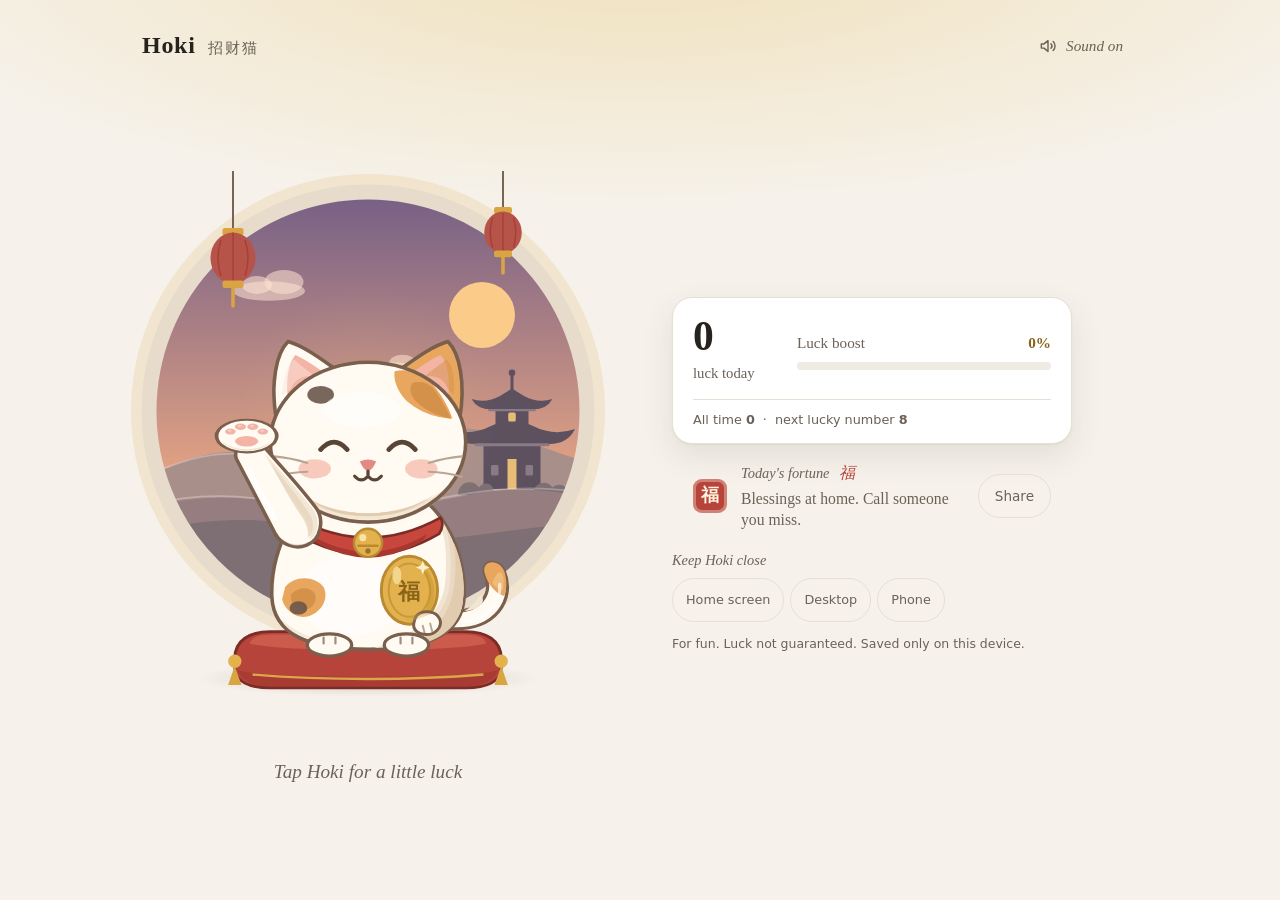
==== index.html @ e809e4df "v2.5.0: the paw beckons front-to-back like a real maneki-neko instead of swinging sideways - forearm" ====
<!doctype html>
<html lang="en" data-time="day">
<head>
  <meta charset="utf-8">
  <meta name="viewport" content="width=device-width, initial-scale=1, viewport-fit=cover">
  <title>Hoki - tap the lucky cat for a luck boost</title>
  <meta name="description" content="A waving Chinese lucky cat (招财猫) for your home screen or desktop. Tap it for a luck boost. Offline, no account.">
  <meta name="theme-color" content="#f6f2eb" media="(prefers-color-scheme: light)">
  <meta name="theme-color" content="#1a1512" media="(prefers-color-scheme: dark)">
  <link rel="manifest" href="manifest.webmanifest">
  <link rel="icon" href="assets/icon.svg" type="image/svg+xml">
  <link rel="apple-touch-icon" href="assets/icon-180.png">
  <meta name="apple-mobile-web-app-capable" content="yes">
  <meta name="apple-mobile-web-app-status-bar-style" content="default">
  <meta name="apple-mobile-web-app-title" content="Hoki">
  <link rel="stylesheet" href="css/style.css?v=2.5.0">
</head>
<body>
  <header class="top">
    <h1 class="brand">Hoki <span lang="zh">招财猫</span></h1>
    <button id="sound" class="sound-btn" type="button" aria-pressed="true">
      <svg viewBox="0 0 24 24" aria-hidden="true" focusable="false">
        <path d="M4 9.5h3.2L12 5.5v13l-4.8-4H4z"/>
        <path class="wave" d="M15.5 9.2a4 4 0 0 1 0 5.6M18.2 6.6a7.6 7.6 0 0 1 0 10.8"/>
        <path class="mute" d="M16 9.5l5 5M21 9.5l-5 5"/>
      </svg>
      <span id="sound-label">Sound on</span>
    </button>
  </header>

  <main class="stage" id="stage">
    <svg class="scene" viewBox="0 0 320 320" aria-hidden="true" focusable="false">
      <defs>
        <linearGradient id="sky" x1="0" y1="0" x2="0" y2="1">
          <stop offset="0" class="sky-top"/>
          <stop offset="0.62" class="sky-mid"/>
          <stop offset="1" class="sky-low"/>
        </linearGradient>
        <clipPath id="gate"><circle cx="160" cy="160" r="146"/></clipPath>
      </defs>
      <circle cx="160" cy="160" r="158" class="gate-halo"/>
      <g clip-path="url(#gate)">
        <rect width="320" height="320" fill="url(#sky)"/>
        <g class="stars">
          <circle cx="62" cy="70" r="1.2"/><circle cx="96" cy="44" r="0.9"/><circle cx="210" cy="52" r="1.1"/>
          <circle cx="244" cy="88" r="0.8"/><circle cx="128" cy="96" r="0.8"/><circle cx="270" cy="128" r="1"/>
          <circle cx="48" cy="120" r="0.9"/><circle cx="180" cy="30" r="0.9"/>
        </g>
        <circle class="orb" cx="236" cy="96" r="22"/>
        <g class="cloud">
          <ellipse cx="94" cy="80" rx="24" ry="6.5"/><ellipse cx="104" cy="74" rx="13" ry="8"/><ellipse cx="86" cy="76" rx="10" ry="6"/>
          <ellipse cx="176" cy="132" rx="17" ry="4.5"/><ellipse cx="183" cy="128" rx="9" ry="5.5"/>
        </g>
        <path class="hill-far" d="M0 212 C40 186 76 180 112 196 C142 208 170 176 210 172 C246 168 280 188 320 198 L320 320 L0 320 Z"/>
        <path class="hill-rim" d="M10 205 C44 187 76 183 110 196 M150 191 C172 178 196 172 224 173"/>
        <g class="temple">
          <rect x="237" y="181" width="38" height="31"/>
          <path d="M214 172 Q219 182 231 182 L281 182 Q293 182 298 172 Q284 177 270 170 L256 164 L242 170 Q228 177 214 172 Z"/>
          <rect x="245" y="157" width="22" height="13"/>
          <path d="M229 152 Q233 159 242 159 L270 159 Q279 159 283 152 Q273 155 264 150 L256 145 L248 150 Q239 155 229 152 Z"/>
          <rect x="255" y="135" width="2" height="11"/>
          <circle cx="256" cy="134.5" r="2.2"/>
          <rect x="253.5" y="161" width="5" height="6" rx="1" class="temple-light"/>
          <rect x="253" y="192" width="6" height="20" class="temple-light"/>
          <rect x="231" y="181.5" width="50" height="2" rx="1" class="temple-edge"/>
          <rect x="240" y="158.6" width="32" height="1.6" rx="0.8" class="temple-edge"/>
          <rect x="242" y="196" width="5" height="7" rx="1" class="temple-edge"/>
          <rect x="265" y="196" width="5" height="7" rx="1" class="temple-edge"/>
        </g>
        <path class="shrub" d="M220 216 C220 207 230 205 234 211 C237 206 245 208 244 216 Z M270 216 C270 208 279 205 283 211 C287 207 294 210 293 216 Z"/>
        <path class="hill-mid" d="M0 228 C42 214 82 216 122 225 C154 232 192 223 232 215 C262 209 292 214 320 220 L320 320 L0 320 Z"/>
        <path class="hill-rim" d="M14 223 C48 213 84 216 120 224 M196 221 C226 214 262 208 300 214"/>
        <path class="hill-near" d="M0 246 C48 228 98 230 150 242 C200 254 252 236 320 234 L320 320 L0 320 Z"/>
      </g>
      <circle cx="160" cy="160" r="146" class="gate-ring"/>
      <g class="lantern lantern-left">
        <line x1="70" y1="0" x2="70" y2="40"/>
        <rect x="63" y="38" width="14" height="5" rx="1.5" class="cap"/>
        <ellipse cx="70" cy="58" rx="15" ry="17" class="paper"/>
        <path d="M62 46 Q58 58 62 70 M78 46 Q82 58 78 70 M70 41 L70 75" class="rib"/>
        <rect x="63" y="73" width="14" height="5" rx="1.5" class="cap"/>
        <line x1="70" y1="78" x2="70" y2="90" class="tassel"/>
      </g>
      <g class="lantern lantern-right">
        <line x1="250" y1="0" x2="250" y2="26"/>
        <rect x="244" y="24" width="12" height="4.5" rx="1.5" class="cap"/>
        <ellipse cx="250" cy="41" rx="12.5" ry="14" class="paper"/>
        <path d="M243 31 Q240 41 243 51 M257 31 Q260 41 257 51 M250 28 L250 54" class="rib"/>
        <rect x="244" y="53" width="12" height="4.5" rx="1.5" class="cap"/>
        <line x1="250" y1="57.5" x2="250" y2="68" class="tassel"/>
      </g>
    </svg>
    <div class="ground" aria-hidden="true"></div>
    <div class="glow" id="glow" aria-hidden="true"></div>
    <button id="cat" class="cat" type="button" aria-label="Tap the lucky cat for a luck boost" aria-describedby="hint"></button>
    <div class="fx" id="fx" aria-hidden="true"></div>
    <div id="toast" class="toast" role="status" aria-live="polite"></div>
  </main>

  <p class="hint" id="hint">Tap Hoki for a little luck</p>

  <div class="side">

  <section class="card stats" aria-label="Your luck">
    <div class="today">
      <span class="num" id="today">0</span>
      <span class="label">luck today</span>
    </div>
    <div class="boost">
      <div class="boost-row"><span>Luck boost</span><b id="boost-pct">0%</b></div>
      <div class="bar" role="progressbar" aria-label="Luck boost" aria-valuemin="0" aria-valuemax="100" aria-valuenow="0" id="boost-bar"><span></span></div>
    </div>
    <p class="total">All time <b id="total">0</b><span class="dot" aria-hidden="true">·</span>next lucky number <b id="next">8</b></p>
  </section>

  <section class="card fortune" aria-label="Today's fortune">
    <span class="fortune-seal" id="fortune-seal" lang="zh" aria-hidden="true">吉</span>
    <div class="fortune-text">
      <p class="fortune-title">Today's fortune <span class="fortune-name" id="fortune-name" lang="zh">吉</span></p>
      <p class="fortune-line" id="fortune-line">Luck is near. Wave back.</p>
    </div>
    <button class="fortune-share" id="fortune-share" type="button" aria-label="Share today's fortune">
      <span id="fortune-share-label" aria-live="polite">Share</span>
    </button>
  </section>

  <footer class="foot">
    <p class="get-label" id="get-label">Keep Hoki close</p>
    <div class="actions" role="group" aria-labelledby="get-label">
      <button id="install" class="pill" type="button" aria-label="Add to home screen">Home screen</button>
      <button id="desktop-toggle" class="pill" type="button" aria-expanded="false" aria-controls="desktop" aria-label="Desktop widget">Desktop</button>
      <button id="phone-toggle" class="pill" type="button" aria-expanded="false" aria-controls="phone" aria-label="Phone widget">Phone</button>
    </div>
    <div id="install-help" class="panel" hidden></div>
    <div id="desktop" class="panel" hidden>
      <p><b>Windows:</b> paste this into PowerShell. Hoki sits on your desktop, waves all day, and remembers your luck.</p>
      <div class="cmd"><code id="install-cmd">irm https://juw12.github.io/hoki/desktop/install.ps1 | iex</code><button id="copy" class="pill small" type="button">Copy</button></div>
      <p class="fine">Drag to move. Right-click for size, sound, always on top and start with Windows.</p>
    </div>
    <div id="phone" class="panel" hidden>
      <p><b>Android:</b> a real home-screen widget. The cat waves on your home screen and a tap adds luck.</p>
      <p><a id="apk-link" class="pill small dl" href="https://github.com/juw12/hoki/releases/latest/download/hoki-widget.apk">Download hoki-widget.apk</a></p>
      <p class="fine">Open the file to install (allow your browser to install apps once). Then long-press the home screen, choose Widgets, and drag Hoki out.</p>
      <p><b>iPhone:</b> Apple only allows home-screen widgets from App Store apps. Use Share, then "Add to Home Screen" for a full-screen Hoki that works offline.</p>
    </div>
    <p class="fine">For fun. Luck not guaranteed. Saved only on this device.</p>
  </footer>
  </div>

  <noscript>Hoki needs JavaScript to wave.</noscript>
  <script src="js/app.js?v=2.5.0" defer></script>
</body>
</html>
---- css/style.css ----
/* Hoki - a calm little shrine for a waving lucky cat.
   Visual language follows Jeda: warm paper, white cards, serif display type, one gold accent,
   flat layered scenes. See design.md for the tokens. */

:root {
  --bg: #f6f2eb;
  --surface: #ffffff;
  --surface-2: #f0ebe2;
  --line: #e6dfd3;
  --text: #26221d;
  --muted: #6b6157;
  --gold: #d9a441;          /* fills only */
  --gold-ink: #8a6418;      /* gold text on light surfaces (AA) */
  --red: #b7443a;
  --radius: 20px;
  --radius-sm: 14px;
  --shadow: 0 1px 2px rgba(60, 45, 25, 0.06), 0 12px 32px rgba(60, 45, 25, 0.1);
  --serif: "Iowan Old Style", "Palatino Linotype", Palatino, "Noto Serif", "Noto Serif SC", "Songti SC", "SimSun", Georgia, serif;
  --sans: system-ui, -apple-system, "Segoe UI", Roboto, "Noto Sans", "Noto Sans SC", "Microsoft YaHei", sans-serif;
  --ring: #e7dccb;
  --halo: rgba(217, 164, 65, 0.16);
  --sky-top: #b4cddd;
  --sky-mid: #e4ece9;
  --sky-low: #f6efe0;
  --orb: #fff6d6;
  --hill-far: #c4cdb0;
  --hill-mid: #adbb98;
  --hill-near: #95a685;
  --temple: #75816a;
  --temple-edge: #9aa58c;
  --cloud: rgba(255, 255, 255, 0.7);
  --temple-light: #ffcf7a;
  --star-opacity: 0;
  color-scheme: light;
}

:root[data-time="dawn"] {
  --sky-top: #6d5a86;
  --sky-mid: #e0a183;
  --sky-low: #f6d5a8;
  --orb: #ffd08a;
  --hill-far: #a98f8a;
  --hill-near: #7d6f73;
  --temple: #5d5160;
  --hill-mid: #957d80;
  --temple-edge: #8a7a86;
  --cloud: rgba(255, 228, 210, 0.55);
}

:root[data-time="dusk"] {
  --sky-top: #3d3160;
  --sky-mid: #c46f62;
  --sky-low: #f2b27a;
  --orb: #ffcf86;
  --hill-far: #8b6470;
  --hill-near: #5e4a5c;
  --temple: #45374a;
  --hill-mid: #755666;
  --temple-edge: #6a5670;
  --cloud: rgba(255, 210, 190, 0.35);
}

:root[data-time="night"] {
  --sky-top: #182038;
  --sky-mid: #2a3456;
  --sky-low: #414b70;
  --orb: #f4efd8;
  --hill-far: #343d5c;
  --hill-near: #262d46;
  --temple: #1c2238;
  --star-opacity: 0.85;
  --hill-mid: #2d3552;
  --temple-edge: #2f3756;
  --cloud: rgba(255, 255, 255, 0.06);
}

@media (prefers-color-scheme: dark) {
  :root {
    --bg: #1a1512;
    --surface: #241e1a;
    --surface-2: #2f2721;
    --line: #3d332b;
    --text: #efe9e0;
    --muted: #b0a596;
    --gold-ink: #e8be6a;
    --ring: #3a332b;
    --halo: rgba(217, 164, 65, 0.12);
    --shadow: 0 1px 2px rgba(0, 0, 0, 0.3), 0 12px 32px rgba(0, 0, 0, 0.4);
    color-scheme: dark;
  }
  .scene {
    filter: brightness(0.92) saturate(0.9);
  }
  /* Dark mode by day: a quiet twilight inside the gate instead of a bright noon sky on a dark page. */
  :root[data-time="day"] {
    --sky-top: #2e3a55;
    --sky-mid: #56627d;
    --sky-low: #8a8790;
    --orb: #efe6c8;
    --hill-far: #4d5848;
    --hill-mid: #414c3e;
    --hill-near: #363f34;
    --temple: #262c25;
    --temple-edge: #3f4a3c;
    --cloud: rgba(255, 255, 255, 0.12);
    --star-opacity: 0.45;
  }
}

* {
  box-sizing: border-box;
}

[hidden] {
  display: none !important;
}

html,
body {
  margin: 0;
  min-height: 100%;
  background: var(--bg);
  color: var(--text);
  font-family: var(--sans);
  line-height: 1.55;
  -webkit-tap-highlight-color: transparent;
}

body {
  display: flex;
  flex-direction: column;
  align-items: center;
  min-height: 100vh;
  min-height: 100dvh;
  padding: env(safe-area-inset-top) 16px calc(32px + env(safe-area-inset-bottom));
  background: transparent;
  overflow-x: hidden;
}

html {
  /* The warm dawn glow lives on the root so it spans the full window at every width. */
  background:
    radial-gradient(ellipse 90% 42% at 50% -6%, rgba(232, 200, 120, 0.42), transparent 70%),
    var(--bg);
  background-attachment: fixed;
}

@media (prefers-color-scheme: dark) {
  html {
    background:
      radial-gradient(ellipse 60% 26% at 50% -6%, rgba(232, 190, 110, 0.13), transparent 70%),
      var(--bg);
  }
}

:focus-visible {
  outline: 3px solid var(--gold);
  outline-offset: 3px;
}

/* Keyboard focus traces Hoki's own silhouette in gold (a ~3 px contour plus a soft glow), so the ring hugs the cat
   instead of boxing the moon gate. The transparent outline stays for Windows high-contrast mode, where it turns solid. */
.cat:focus-visible {
  outline: 3px solid transparent;
  outline-offset: 2px;
}

.cat:focus-visible > svg {
  filter:
    drop-shadow(1.5px 0 0 var(--gold))
    drop-shadow(-1.5px 0 0 var(--gold))
    drop-shadow(0 1.5px 0 var(--gold))
    drop-shadow(0 -1.5px 0 var(--gold))
    drop-shadow(0 0 10px rgba(217, 164, 65, 0.55));
}

/* ---------- header ---------- */

.top {
  width: 100%;
  max-width: 440px;
  display: flex;
  align-items: center;
  justify-content: space-between;
  padding: 14px 2px 4px;
}

.brand {
  margin: 0;
  font-family: var(--serif);
  font-weight: 600;
  font-size: 1.5rem;
  letter-spacing: 0.03em;
}

.brand span {
  margin-left: 6px;
  font-size: 0.95rem;
  font-weight: 400;
  color: var(--muted);
  letter-spacing: 0.12em;
}

.sound-btn {
  min-height: 44px;
  display: inline-flex;
  align-items: center;
  gap: 8px;
  padding: 0 14px 0 11px;
  /* Quiet chrome: no frame until hover, serif italic label like the other captions */
  border: 1px solid transparent;
  border-radius: 999px;
  background: transparent;
  color: var(--muted);
  font: italic 400 0.95rem var(--serif);
  cursor: pointer;
  transition: background 0.2s ease, border-color 0.2s ease;
}

.sound-btn:hover {
  background: var(--surface);
  border-color: var(--line);
}

.sound-btn svg {
  width: 20px;
  height: 20px;
  fill: none;
  stroke: currentColor;
  stroke-width: 1.7;
  stroke-linecap: round;
  stroke-linejoin: round;
}

.sound-btn .mute {
  display: none;
}

.sound-btn[aria-pressed="false"] {
  color: var(--muted);
}

.sound-btn[aria-pressed="false"] .wave {
  display: none;
}

.sound-btn[aria-pressed="false"] .mute {
  display: inline;
}

/* ---------- stage: moon gate + cat ---------- */

.stage {
  position: relative;
  /* Fits the phone height too: the stage shrinks before the stats card is pushed off screen. */
  width: clamp(240px, min(82vw, calc((100svh - 350px) / 1.1)), 380px);
  aspect-ratio: 1 / 1.1;
  margin-top: 8px;
}

.scene {
  position: absolute;
  top: 0;
  left: 0;
  width: 100%;
  height: auto;
  overflow: visible;
}

.scene .sky-top { stop-color: var(--sky-top); }
.scene .sky-mid { stop-color: var(--sky-mid); }
.scene .sky-low { stop-color: var(--sky-low); }
.scene .orb { fill: var(--orb); opacity: 0.95; }
.scene .hill-far { fill: var(--hill-far); }
.scene .hill-near { fill: var(--hill-near); }
.scene .hill-mid { fill: var(--hill-mid); }
.scene .hill-rim { fill: none; stroke: #ffffff; stroke-opacity: 0.28; stroke-width: 1.2; stroke-linecap: round; }
.scene .cloud { fill: var(--cloud); }
.scene .temple .temple-edge { fill: var(--temple-edge); }
.scene .shrub { fill: var(--hill-near); }
.scene .temple { fill: var(--temple); }
.scene .temple .temple-light { fill: var(--temple-light); opacity: 0.85; }
.scene .stars circle { fill: #fff; opacity: var(--star-opacity); }
.scene .gate-halo { fill: var(--halo); }
.scene .gate-ring { fill: none; stroke: var(--ring); stroke-width: 10; }

.scene * {
  transition: fill 2s ease, stop-color 2s ease;
}

.lantern line { stroke: #6b5444; stroke-width: 1.2; }
.lantern .paper { fill: #b6544a; }
.lantern .cap { fill: #d9a441; }
.lantern .rib { fill: none; stroke: #9e3830; stroke-width: 1; opacity: 0.7; }
.lantern .tassel { stroke: #d9a441; stroke-width: 2.4; stroke-linecap: round; }

.lantern {
  transform-box: view-box;
  animation: sway 5.5s ease-in-out infinite;
}

.lantern-left { transform-origin: 70px 0; }
.lantern-right { transform-origin: 250px 0; animation-delay: -2.2s; animation-duration: 6.5s; }

@keyframes sway {
  0%, 100% { transform: rotate(-3deg); }
  50% { transform: rotate(3deg); }
}

.ground {
  position: absolute;
  left: 50%;
  bottom: 0.5%;
  width: 72%;
  height: 7%;
  transform: translateX(-50%);
  border-radius: 50%;
  background: radial-gradient(closest-side, rgba(60, 40, 20, 0.22), transparent);
}

.glow {
  position: absolute;
  left: 50%;
  top: 46%;
  width: 82%;
  aspect-ratio: 1;
  transform: translate(-50%, -50%);
  border-radius: 50%;
  background: radial-gradient(closest-side, rgba(255, 214, 120, 0.85), rgba(255, 214, 120, 0) 72%);
  opacity: 0;
  pointer-events: none;
}

.cat {
  position: absolute;
  left: 50%;
  bottom: 0;
  width: 74%;
  aspect-ratio: 240 / 264;
  transform: translateX(-50%);
  padding: 0;
  border: 0;
  background: none;
  cursor: pointer;
  touch-action: manipulation;
  border-radius: 40%;
  transition: transform 0.12s ease;
}

.cat svg {
  display: block;
  width: 100%;
  height: 100%;
  overflow: visible;
}

/* The moon-gate halo breathes slowly so the scene feels alive before the first tap. */
.scene .gate-halo {
  transform-box: fill-box;
  transform-origin: center;
  animation: halo 4.2s ease-in-out infinite;
}

@keyframes halo {
  0%, 100% { opacity: 0.55; transform: scale(0.985); }
  50% { opacity: 1; transform: scale(1.02); }
}

@media (hover: hover) {
  .cat:hover {
    transform: translateX(-50%) scale(1.012);
  }
}

.cat:active,
.cat.bump {
  transform: translateX(-50%) scale(0.975);
}

.fx {
  position: fixed;
  inset: 0;
  pointer-events: none;
  z-index: 40;
}

.float {
  position: absolute;
  transform: translate(-50%, -50%);
  font-family: var(--serif);
  font-size: 1.5rem;
  font-weight: 700;
  /* floaters spawn over the scene sky: light gold with a soft dark lift reads at day and night */
  color: #f7d784;
  white-space: nowrap;
  text-shadow: 0 1px 2px rgba(38, 24, 10, 0.6), 0 0 10px rgba(38, 24, 10, 0.4);
  animation: float-up 1.3s cubic-bezier(0.2, 0.7, 0.3, 1) forwards;
}

.float.big {
  /* milestone seal: white on vermilion reads on cream and on the night sky */
  font-size: 2.4rem;
  line-height: 1;
  padding: 0.14em 0.22em 0.18em;
  border-radius: 14px;
  color: #fff8ea;
  background: #b7443a;
  box-shadow: 0 0 0 3px #fff8ea, 0 8px 22px rgba(110, 40, 28, 0.35);
  text-shadow: none;
  animation-duration: 2.2s;
}

@keyframes float-up {
  0% { opacity: 0; transform: translate(-50%, -30%) scale(0.9); }
  12% { opacity: 1; }
  62% { opacity: 1; }
  100% { opacity: 0; transform: translate(-50%, -190%) scale(1.04); }
}

.coin {
  position: absolute;
  width: 14px;
  height: 14px;
  border-radius: 50%;
  background: #e3b24e;
  box-shadow: inset 0 0 0 1.5px #b98a32;
  animation: coin-fly 1.1s cubic-bezier(0.2, 0.6, 0.4, 1) forwards;
}

.coin::after {
  content: "";
  position: absolute;
  left: 50%;
  top: 50%;
  width: 4px;
  height: 4px;
  transform: translate(-50%, -50%);
  background: #9a7128;
  border-radius: 1px;
}

@keyframes coin-fly {
  0% { opacity: 1; transform: translate(0, 0) scale(0.6); }
  100% { opacity: 0; transform: translate(var(--dx), var(--dy)) scale(1) rotate(200deg); }
}

.hint {
  margin: 10px 0 0;
  font-family: var(--serif);
  font-style: italic;
  font-size: 1rem;
  color: var(--muted);
  transition: opacity 0.6s ease;
}

.hint.quiet {
  opacity: 0.75;
}

/* ---------- stats card ---------- */

.card {
  width: 100%;
  max-width: 440px;
  background: var(--surface);
  border: 1px solid var(--line);
  border-radius: var(--radius);
  box-shadow: var(--shadow);
}

.stats {
  margin-top: 14px;
  padding: 18px 20px 14px;
  display: grid;
  grid-template-columns: auto minmax(0, 1fr);
  gap: 6px 20px;
  align-items: center;
}

.today {
  display: flex;
  flex-direction: column;
  align-items: flex-start;
  min-width: 84px;
}

.today .num {
  font-family: var(--serif);
  font-size: 2.6rem;
  line-height: 1;
  font-weight: 600;
  font-variant-numeric: tabular-nums;
}

.today .label {
  margin-top: 4px;
  font-family: var(--serif);
  font-size: 0.92rem;
  color: var(--muted);
}

.boost-row {
  display: flex;
  justify-content: space-between;
  font-family: var(--serif);
  font-size: 0.95rem;
  color: var(--muted);
  margin-bottom: 8px;
}

.boost-row b {
  color: var(--gold-ink);
  font-weight: 600;
  font-variant-numeric: tabular-nums;
}

.bar {
  height: 8px;
  border-radius: 999px;
  background: var(--surface-2);
  overflow: hidden;
}

.bar span {
  display: block;
  height: 100%;
  width: 0;
  border-radius: inherit;
  background: linear-gradient(90deg, #e8c46e, #d9a441);
}

.total {
  grid-column: 1 / -1;
  margin: 8px 0 0;
  padding-top: 10px;
  border-top: 1px solid var(--line);
  font-size: 0.8rem;
  color: var(--muted);
}

/* Secondary stats stay secondary: today's count and the boost are the headline. */
.total b {
  color: var(--muted);
  font-weight: 600;
}

.total .dot {
  margin: 0 8px;
}

/* ---------- footer ---------- */

.foot {
  width: 100%;
  max-width: 440px;
  margin-top: 12px;
  text-align: center;
}

.get-label {
  margin: 0 0 6px;
  font-family: var(--serif);
  font-style: italic;
  font-size: 0.9rem;
  color: var(--muted);
}

.actions {
  display: flex;
  justify-content: center;
  flex-wrap: wrap;
  gap: 8px;
}

.actions .pill {
  padding: 0 14px;
  border-color: var(--line);
  font-size: 0.8rem;
  font-weight: 400;
}

.pill {
  min-height: 44px;
  padding: 0 16px;
  border: 1px solid var(--line);
  border-radius: 999px;
  background: transparent;
  color: var(--muted);
  font: 500 0.85rem var(--sans);
  cursor: pointer;
}

.pill:hover {
  color: var(--text);
}

.pill:hover {
  background: var(--surface);
}

.pill.small {
  min-height: 44px;
  padding: 0 14px;
  background: var(--surface);
}

.panel {
  margin: 12px auto 0;
  padding: 14px 16px;
  text-align: left;
  font-size: 0.9rem;
  background: var(--surface);
  border: 1px solid var(--line);
  border-radius: var(--radius-sm);
}

.panel p {
  margin: 0 0 10px;
}

.cmd {
  display: flex;
  gap: 8px;
  align-items: center;
}

.cmd code {
  flex: 1;
  min-width: 0;
  padding: 10px 12px;
  border-radius: 10px;
  background: var(--surface-2);
  font: 0.8rem/1.4 ui-monospace, "Cascadia Mono", Consolas, monospace;
  overflow-wrap: anywhere;
}

.fine {
  margin: 12px 0 0;
  font-size: 0.78rem;
  color: var(--muted);
}

/* ---------- toast ---------- */

.toast {
  position: absolute;
  left: 50%;
  /* Under the cat, over the hint line: never across the lanterns or the header. */
  top: calc(100% - 14px);
  z-index: 50;
  display: flex;
  align-items: center;
  gap: 10px;
  width: max-content;
  max-width: min(92vw, 400px);
  padding: 5px 16px 5px 12px;
  background: var(--surface);
  border: 1px solid var(--line);
  border-radius: 16px;
  box-shadow: var(--shadow);
  color: var(--text);
  font-size: 0.92rem;
  opacity: 0;
  transform: translate(-50%, 8px);
  transition: opacity 0.35s ease, transform 0.35s ease;
  pointer-events: none;
}

.toast.show {
  opacity: 1;
  transform: translate(-50%, 0);
}

.hint.away {
  opacity: 0;
}

.toast span {
  line-height: 1.35;
}

.toast strong {
  font-weight: 600;
}

.toast b {
  font-family: var(--serif);
  font-size: 1.45rem;
  line-height: 1;
  color: var(--red);
}

@media (prefers-color-scheme: dark) {
  .toast b {
    color: #e8786a;
  }
}

/* ---------- daily fortune ---------- */

.fortune {
  order: 1; /* phones: below the buttons, so the first screen stays the cat and the count */
  margin-top: 10px;
  padding: 6px 20px;
  display: flex;
  align-items: center;
  gap: 14px;
  background: transparent;
  border-color: transparent;
  box-shadow: none;
}

.fortune-seal {
  flex: none;
  display: grid;
  place-items: center;
  width: 34px;
  height: 34px;
  border-radius: 9px;
  background: var(--red);
  color: #fff3df;
  font-family: var(--serif);
  font-size: 1.1rem;
  font-weight: 700;
  line-height: 1;
  box-shadow: inset 0 0 0 3px rgba(255, 243, 223, 0.35);
}

.fortune-title {
  margin: 0;
  font-family: var(--serif);
  font-style: italic;
  font-size: 0.9rem;
  color: var(--muted);
}

.fortune-name {
  margin-left: 6px;
  font-family: var(--serif);
  font-size: 1rem;
  letter-spacing: 0;
  color: var(--red);
  text-transform: none;
}

.fortune-line {
  margin: 2px 0 0;
  text-wrap: pretty;
  font-family: var(--serif);
  font-size: 0.98rem;
  line-height: 1.35;
  color: var(--muted);
}

.fortune-text {
  flex: 1;
}

.fortune-share {
  flex: none;
  display: inline-flex;
  align-items: center;
  min-height: 44px;
  padding: 0 16px;
  border: 1px solid var(--line);
  border-radius: 999px;
  background: transparent;
  color: var(--muted);
  font: 500 0.85rem var(--sans);
  cursor: pointer;
  transition: border-color 0.25s, color 0.25s;
}

.fortune-share:hover {
  border-color: var(--gold);
  color: var(--gold-ink);
}

.fortune-share:focus-visible {
  outline: 2px solid var(--gold-ink);
  outline-offset: 2px;
}

.fortune-share.is-copied {
  border-color: var(--gold);
  color: var(--gold-ink);
}

.pill.dl {
  display: inline-flex;
  align-items: center;
  color: var(--text);
  text-decoration: none;
}

/* ---------- larger screens: scene left, luck right ---------- */

.side {
  width: 100%;
  max-width: 440px;
  display: flex;
  flex-direction: column;
  align-items: center;
}

@media (min-width: 900px) and (min-height: 560px) {
  body {
    display: grid;
    grid-template-columns: minmax(0, 1fr) minmax(0, 1fr);
    /* header, cat row, hint row: both columns top-aligned so the side column meets the cat's top */
    grid-template-rows: auto auto auto;
    column-gap: 64px;
    justify-items: center;
    align-items: start;
    max-width: 1080px;
    margin: 0 auto;
    padding: 0 40px 40px;
  }

  .top {
    grid-column: 1 / -1;
    max-width: none;
    padding: 24px 2px 22px;
  }

  .stage {
    grid-column: 1;
    grid-row: 2;
    justify-self: end;
    width: min(42vw, calc((100vh - 140px) / 1.1), 480px);
  }

  .side {
    grid-column: 2;
    grid-row: 2;
    justify-self: start;
    align-self: center;
    align-items: flex-start;
    max-width: 400px;
  }

  .hint {
    grid-column: 1;
    grid-row: 3;
    justify-self: end;
    align-self: start;
    width: min(42vw, calc((100vh - 140px) / 1.1), 480px);
    margin: -16px 0 0; /* tuck under the cushion: the grid gap alone left the hint floating */
    text-align: center;
    font-size: 1.2rem;
  }

  .fortune {
    order: 0;
    margin-top: 10px;
  }

  .foot,
  .actions {
    text-align: left;
    justify-content: flex-start;
  }

  .actions {
    flex-wrap: nowrap;
    gap: 6px;
  }

  .actions .pill {
    padding: 0 13px;
    white-space: nowrap;
  }
}

/* ---------- widget mode (?widget): only the cat ---------- */

html:has(body.widget) {
  background: transparent;
}

body.widget {
  background: transparent;
  padding: 0;
  justify-content: center;
}

body.widget .top,
body.widget .hint,
body.widget .stats,
body.widget .fortune,
body.widget .foot,
body.widget .scene,
body.widget .ground {
  display: none;
}

body.widget .stage {
  width: min(96vw, 96vh);
}

@media (prefers-reduced-motion: reduce) {
  .lantern,
  .scene .gate-halo {
    animation: none;
  }
  .float,
  .coin {
    animation-duration: 0.01ms;
  }
}
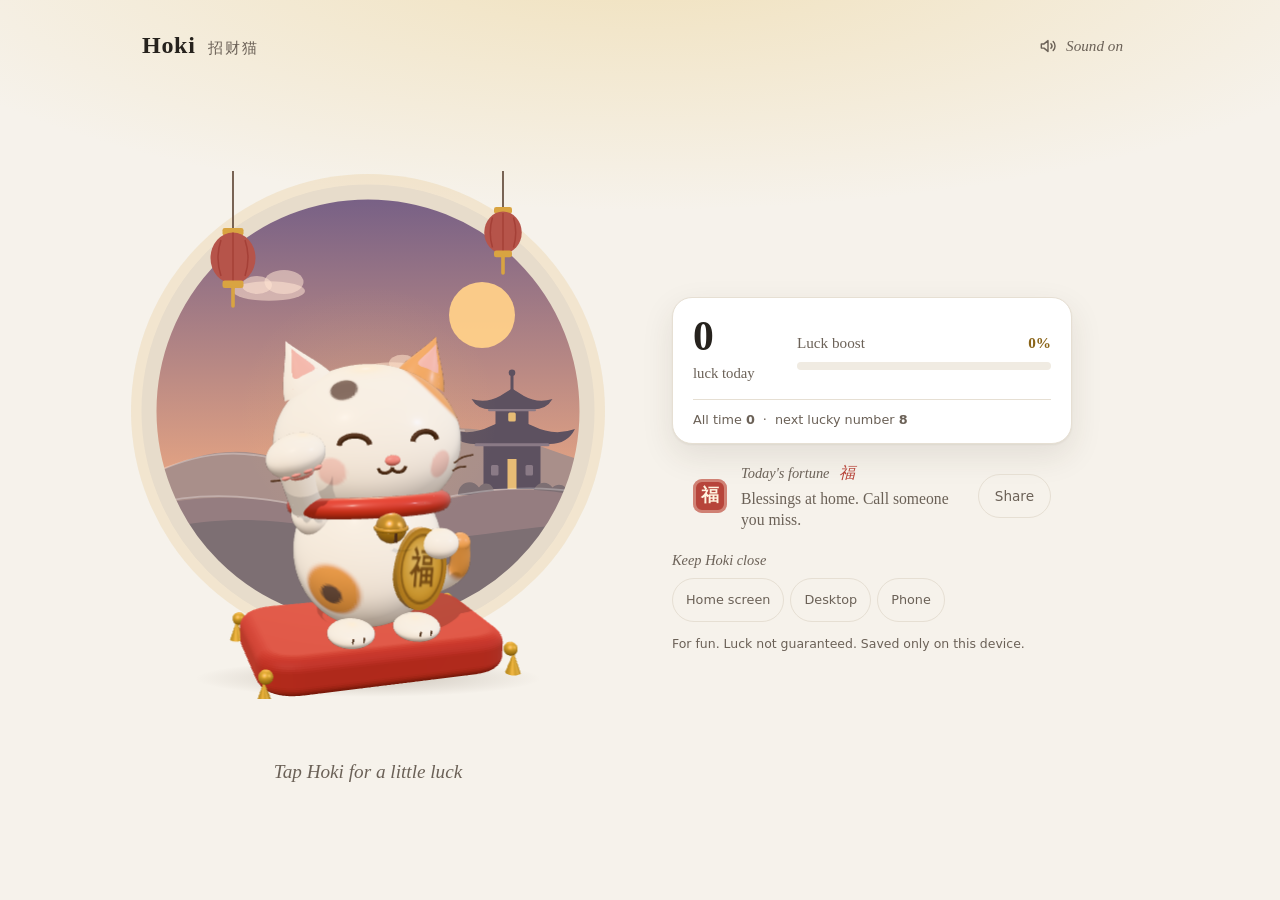
==== commit 6a9099ef: "v3.0.0: real 3D lucky cat (three.js) with a front-to-back beckon; widgets and icon rendered from the" ====
--- a/index.html
+++ b/index.html
@@ -13,7 +13,7 @@
   <meta name="apple-mobile-web-app-capable" content="yes">
   <meta name="apple-mobile-web-app-status-bar-style" content="default">
   <meta name="apple-mobile-web-app-title" content="Hoki">
-  <link rel="stylesheet" href="css/style.css?v=2.5.0">
+  <link rel="stylesheet" href="css/style.css?v=3.0.0">
 </head>
 <body>
   <header class="top">
@@ -148,6 +148,6 @@
   </div>
 
   <noscript>Hoki needs JavaScript to wave.</noscript>
-  <script src="js/app.js?v=2.5.0" defer></script>
+  <script src="js/app.js?v=3.0.0" defer></script>
 </body>
 </html>
--- a/css/style.css
+++ b/css/style.css
@@ -165,7 +165,8 @@
   outline-offset: 2px;
 }
 
-.cat:focus-visible > svg {
+.cat:focus-visible > svg,
+.cat:focus-visible > canvas {
   filter:
     drop-shadow(1.5px 0 0 var(--gold))
     drop-shadow(-1.5px 0 0 var(--gold))
@@ -347,7 +348,8 @@
   transition: transform 0.12s ease;
 }
 
-.cat svg {
+.cat svg,
+.cat canvas {
   display: block;
   width: 100%;
   height: 100%;
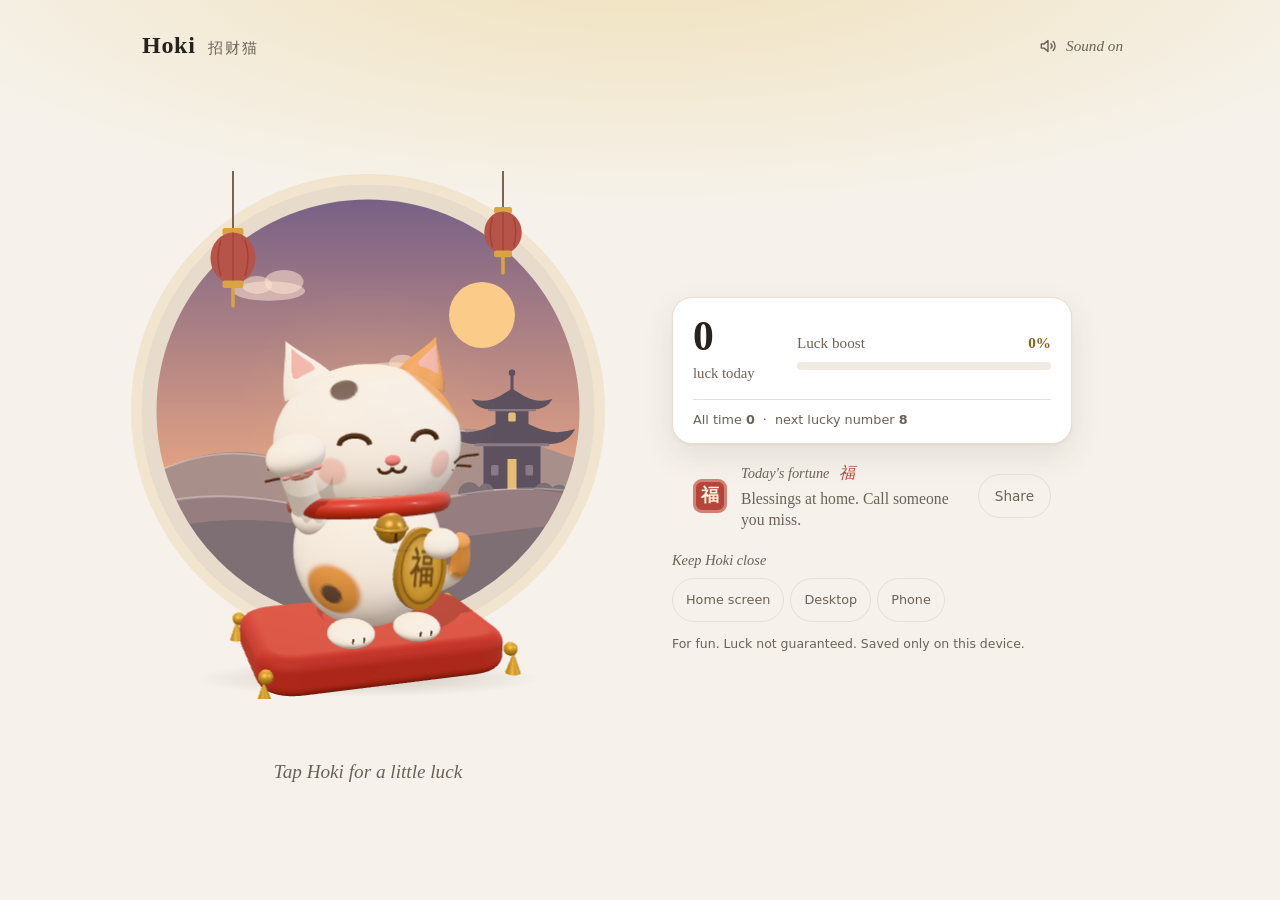
==== commit fdd6995c: "v3.0.1: calmer satin glaze, readable whiskers, icon cat fills the tile (council pair v21 > v19, 3-0)" ====
--- a/index.html
+++ b/index.html
@@ -13,7 +13,7 @@
   <meta name="apple-mobile-web-app-capable" content="yes">
   <meta name="apple-mobile-web-app-status-bar-style" content="default">
   <meta name="apple-mobile-web-app-title" content="Hoki">
-  <link rel="stylesheet" href="css/style.css?v=3.0.0">
+  <link rel="stylesheet" href="css/style.css?v=3.0.1">
 </head>
 <body>
   <header class="top">
@@ -148,6 +148,6 @@
   </div>
 
   <noscript>Hoki needs JavaScript to wave.</noscript>
-  <script src="js/app.js?v=3.0.0" defer></script>
+  <script src="js/app.js?v=3.0.1" defer></script>
 </body>
 </html>
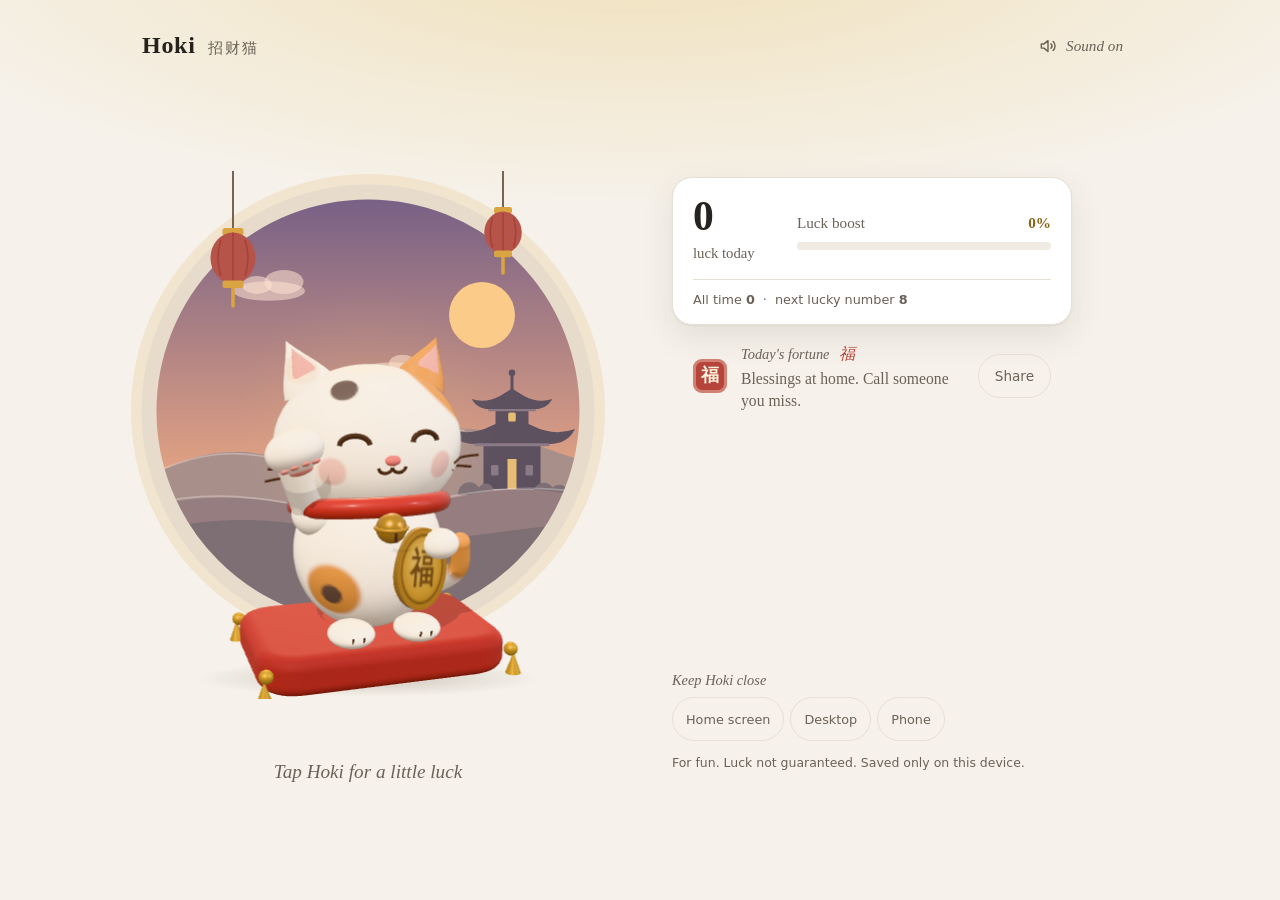
==== commit 3cf97b88: "v3.0.2 (H13): the judges' asks - symmetric eyes and balanced ears, body shading matched to the head," ====
--- a/index.html
+++ b/index.html
@@ -13,7 +13,7 @@
   <meta name="apple-mobile-web-app-capable" content="yes">
   <meta name="apple-mobile-web-app-status-bar-style" content="default">
   <meta name="apple-mobile-web-app-title" content="Hoki">
-  <link rel="stylesheet" href="css/style.css?v=3.0.1">
+  <link rel="stylesheet" href="css/style.css?v=3.0.2">
 </head>
 <body>
   <header class="top">
@@ -148,6 +148,6 @@
   </div>
 
   <noscript>Hoki needs JavaScript to wave.</noscript>
-  <script src="js/app.js?v=3.0.1" defer></script>
+  <script src="js/app.js?v=3.0.2" defer></script>
 </body>
 </html>
--- a/css/style.css
+++ b/css/style.css
@@ -836,9 +836,13 @@
     grid-column: 2;
     grid-row: 2;
     justify-self: start;
-    align-self: center;
+    align-self: stretch; /* full stage height: stats meet the cat's top, footer anchors the lower right */
     align-items: flex-start;
     max-width: 400px;
+  }
+
+  .foot {
+    margin-top: auto; /* sink the install footer to the column's bottom, filling the lower-right space */
   }
 
   .hint {
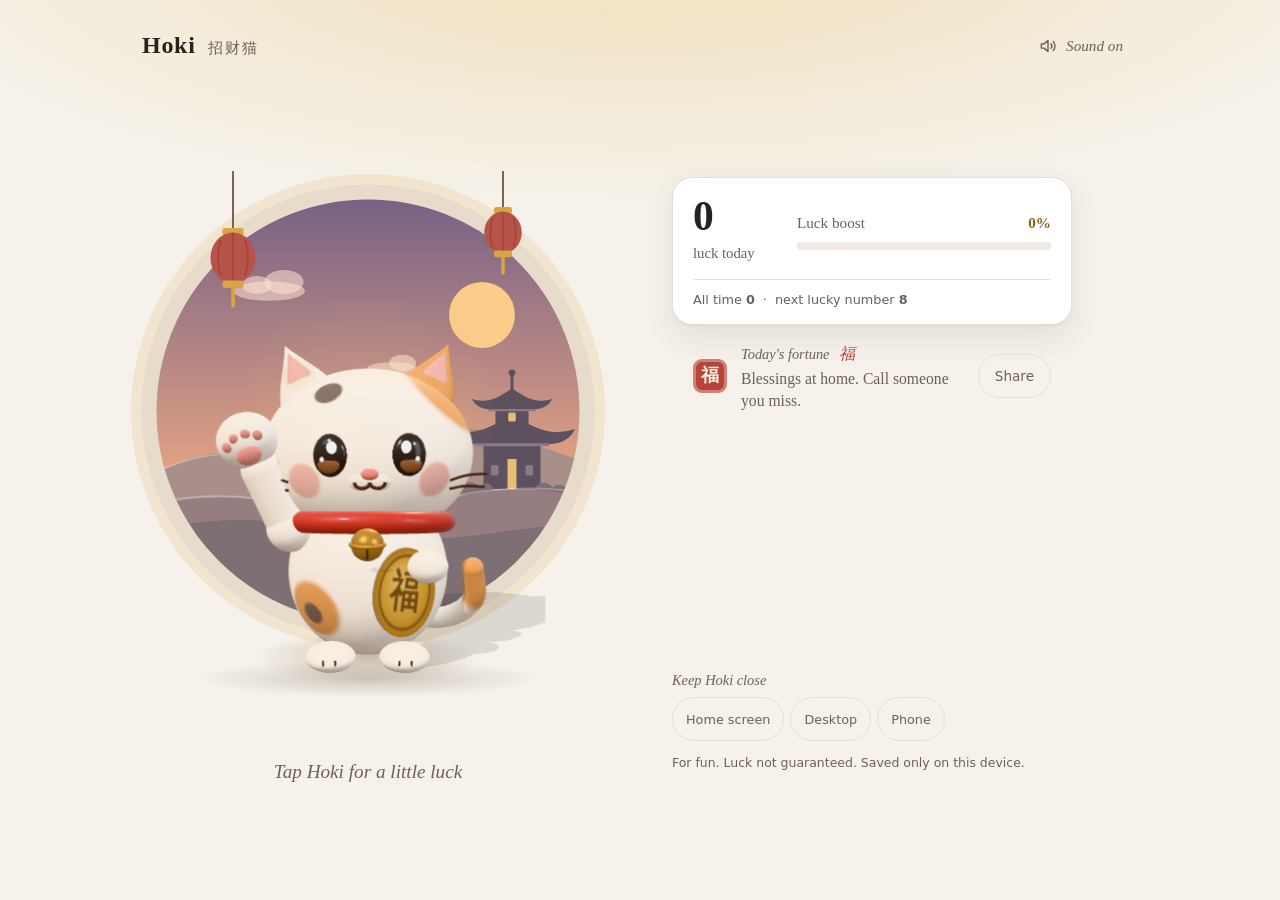
==== commit ae86cc81: "v3.1.0: Hoki faces you and comes alive - straight-on view, no cushion (soft contact shadow), big glo" ====
--- a/index.html
+++ b/index.html
@@ -13,7 +13,7 @@
   <meta name="apple-mobile-web-app-capable" content="yes">
   <meta name="apple-mobile-web-app-status-bar-style" content="default">
   <meta name="apple-mobile-web-app-title" content="Hoki">
-  <link rel="stylesheet" href="css/style.css?v=3.0.2">
+  <link rel="stylesheet" href="css/style.css?v=3.1.0">
 </head>
 <body>
   <header class="top">
@@ -148,6 +148,6 @@
   </div>
 
   <noscript>Hoki needs JavaScript to wave.</noscript>
-  <script src="js/app.js?v=3.0.2" defer></script>
+  <script src="js/app.js?v=3.1.0" defer></script>
 </body>
 </html>
--- a/css/style.css
+++ b/css/style.css
@@ -851,7 +851,7 @@
     justify-self: end;
     align-self: start;
     width: min(42vw, calc((100vh - 140px) / 1.1), 480px);
-    margin: -16px 0 0; /* tuck under the cushion: the grid gap alone left the hint floating */
+    margin: -16px 0 0; /* tuck under the cat's feet: the grid gap alone left the hint floating */
     text-align: center;
     font-size: 1.2rem;
   }
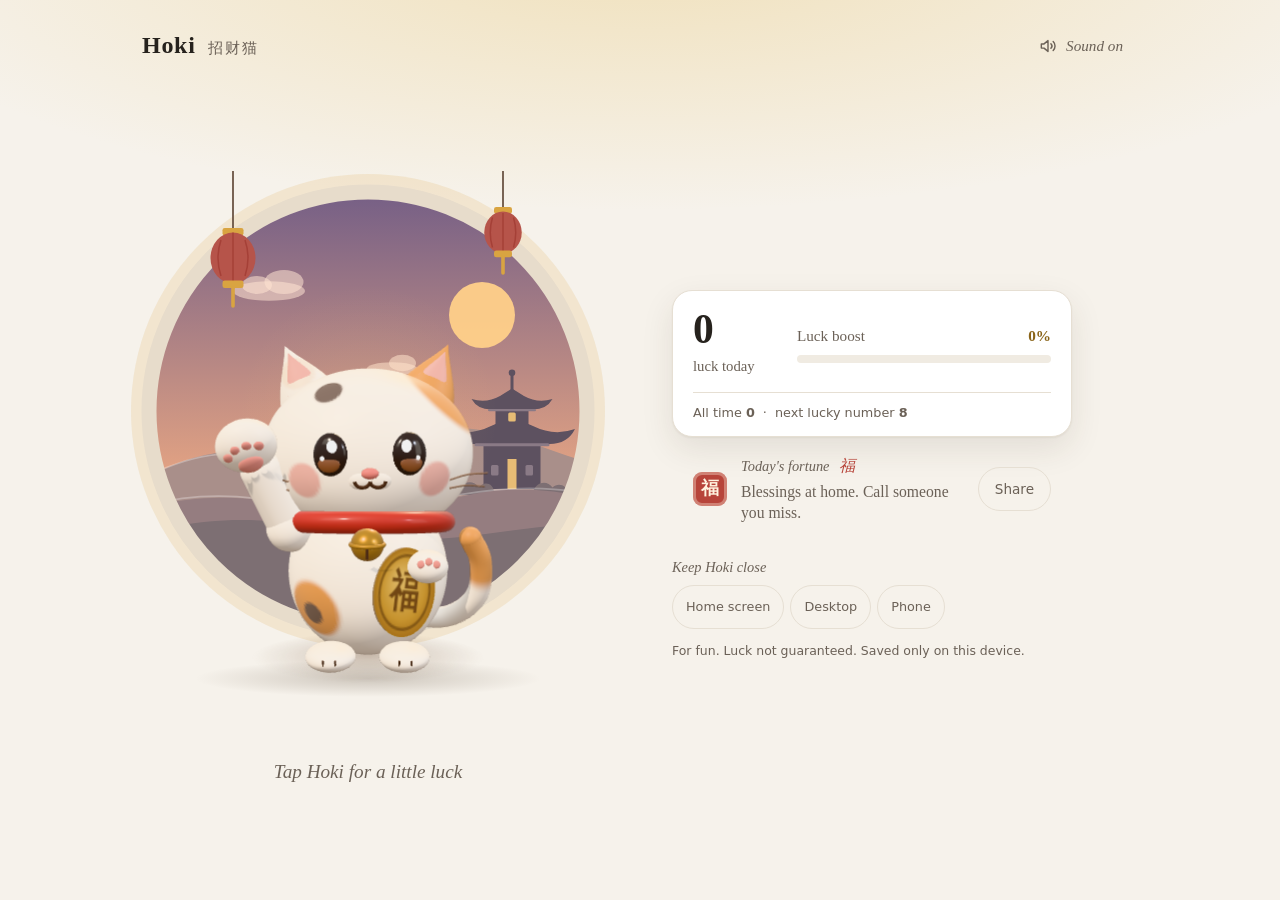
==== commit d6ef937f: "v3.1.1: soft contact shadow (no shadow slab), visible curled tail, satin ceramic, toe beans - cat3d:" ====
--- a/index.html
+++ b/index.html
@@ -13,7 +13,7 @@
   <meta name="apple-mobile-web-app-capable" content="yes">
   <meta name="apple-mobile-web-app-status-bar-style" content="default">
   <meta name="apple-mobile-web-app-title" content="Hoki">
-  <link rel="stylesheet" href="css/style.css?v=3.1.0">
+  <link rel="stylesheet" href="css/style.css?v=3.1.1">
 </head>
 <body>
   <header class="top">
@@ -148,6 +148,6 @@
   </div>
 
   <noscript>Hoki needs JavaScript to wave.</noscript>
-  <script src="js/app.js?v=3.1.0" defer></script>
+  <script src="js/app.js?v=3.1.1" defer></script>
 </body>
 </html>
--- a/css/style.css
+++ b/css/style.css
@@ -701,7 +701,7 @@
 /* ---------- daily fortune ---------- */
 
 .fortune {
-  order: 1; /* phones: below the buttons, so the first screen stays the cat and the count */
+  order: 0; /* right after the luck card: today's count and today's fortune read together */
   margin-top: 10px;
   padding: 6px 20px;
   display: flex;
@@ -836,13 +836,13 @@
     grid-column: 2;
     grid-row: 2;
     justify-self: start;
-    align-self: stretch; /* full stage height: stats meet the cat's top, footer anchors the lower right */
+    align-self: center; /* one composed column, centred on the cat scene */
     align-items: flex-start;
     max-width: 400px;
   }
 
   .foot {
-    margin-top: auto; /* sink the install footer to the column's bottom, filling the lower-right space */
+    margin-top: 26px; /* same rhythm as the cards above, no dead gap */
   }
 
   .hint {
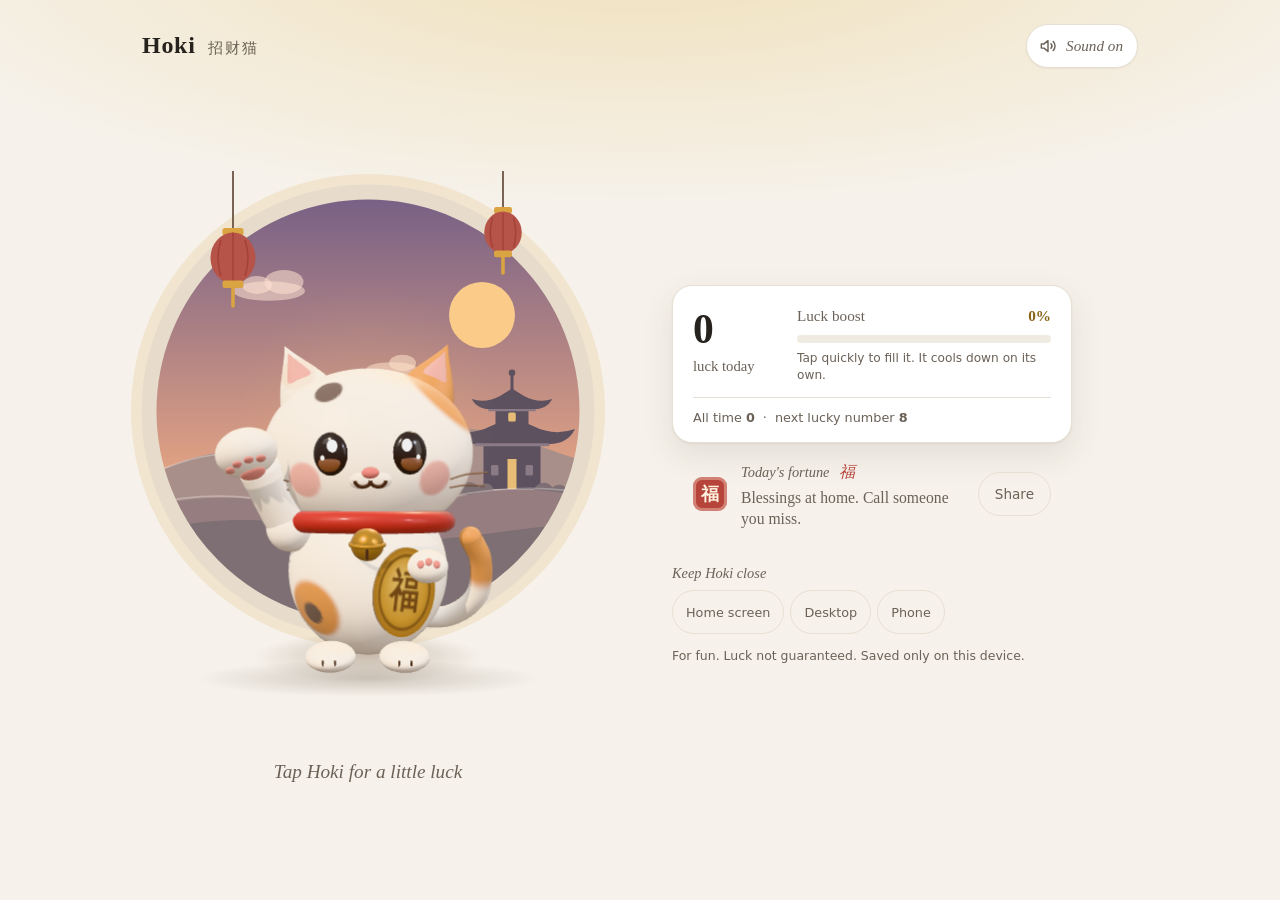
==== commit fd4a1455: "v3.1.2: judge polish - luck boost explained, sound pill, warmer dark mode, smooth arm - Luck boost: " ====
--- a/index.html
+++ b/index.html
@@ -6,14 +6,14 @@
   <title>Hoki - tap the lucky cat for a luck boost</title>
   <meta name="description" content="A waving Chinese lucky cat (招财猫) for your home screen or desktop. Tap it for a luck boost. Offline, no account.">
   <meta name="theme-color" content="#f6f2eb" media="(prefers-color-scheme: light)">
-  <meta name="theme-color" content="#1a1512" media="(prefers-color-scheme: dark)">
+  <meta name="theme-color" content="#221b16" media="(prefers-color-scheme: dark)">
   <link rel="manifest" href="manifest.webmanifest">
   <link rel="icon" href="assets/icon.svg" type="image/svg+xml">
   <link rel="apple-touch-icon" href="assets/icon-180.png">
   <meta name="apple-mobile-web-app-capable" content="yes">
   <meta name="apple-mobile-web-app-status-bar-style" content="default">
   <meta name="apple-mobile-web-app-title" content="Hoki">
-  <link rel="stylesheet" href="css/style.css?v=3.1.1">
+  <link rel="stylesheet" href="css/style.css?v=3.1.2">
 </head>
 <body>
   <header class="top">
@@ -108,7 +108,8 @@
     </div>
     <div class="boost">
       <div class="boost-row"><span>Luck boost</span><b id="boost-pct">0%</b></div>
-      <div class="bar" role="progressbar" aria-label="Luck boost" aria-valuemin="0" aria-valuemax="100" aria-valuenow="0" id="boost-bar"><span></span></div>
+      <div class="bar" role="progressbar" aria-label="Luck boost" aria-describedby="boost-note" aria-valuemin="0" aria-valuemax="100" aria-valuenow="0" id="boost-bar"><span></span></div>
+      <p class="boost-note" id="boost-note">Tap quickly to fill it. It cools down on its own.</p>
     </div>
     <p class="total">All time <b id="total">0</b><span class="dot" aria-hidden="true">·</span>next lucky number <b id="next">8</b></p>
   </section>
@@ -148,6 +149,6 @@
   </div>
 
   <noscript>Hoki needs JavaScript to wave.</noscript>
-  <script src="js/app.js?v=3.1.1" defer></script>
+  <script src="js/app.js?v=3.1.2" defer></script>
 </body>
 </html>
--- a/css/style.css
+++ b/css/style.css
@@ -76,14 +76,14 @@
 
 @media (prefers-color-scheme: dark) {
   :root {
-    --bg: #1a1512;
-    --surface: #241e1a;
-    --surface-2: #2f2721;
-    --line: #3d332b;
+    --bg: #221b16;
+    --surface: #2c241e;
+    --surface-2: #382e26;
+    --line: #483b31;
     --text: #efe9e0;
     --muted: #b0a596;
     --gold-ink: #e8be6a;
-    --ring: #3a332b;
+    --ring: #43392f;
     --halo: rgba(217, 164, 65, 0.12);
     --shadow: 0 1px 2px rgba(0, 0, 0, 0.3), 0 12px 32px rgba(0, 0, 0, 0.4);
     color-scheme: dark;
@@ -208,19 +208,20 @@
   align-items: center;
   gap: 8px;
   padding: 0 14px 0 11px;
-  /* Quiet chrome: no frame until hover, serif italic label like the other captions */
-  border: 1px solid transparent;
+  /* A soft pill that matches the cards: same surface, hairline and gentle shadow */
+  border: 1px solid var(--line);
   border-radius: 999px;
-  background: transparent;
+  background: var(--surface);
+  box-shadow: 0 1px 2px rgba(60, 40, 20, 0.06);
   color: var(--muted);
   font: italic 400 0.95rem var(--serif);
   cursor: pointer;
-  transition: background 0.2s ease, border-color 0.2s ease;
+  transition: background 0.2s ease, border-color 0.2s ease, box-shadow 0.2s ease;
 }
 
 .sound-btn:hover {
-  background: var(--surface);
-  border-color: var(--line);
+  background: var(--surface-2);
+  box-shadow: 0 2px 6px rgba(60, 40, 20, 0.1);
 }
 
 .sound-btn svg {
@@ -521,6 +522,13 @@
   border-radius: 999px;
   background: var(--surface-2);
   overflow: hidden;
+}
+
+.boost-note {
+  margin: 7px 0 0;
+  font-size: 0.76rem;
+  line-height: 1.35;
+  color: var(--muted);
 }
 
 .bar span {
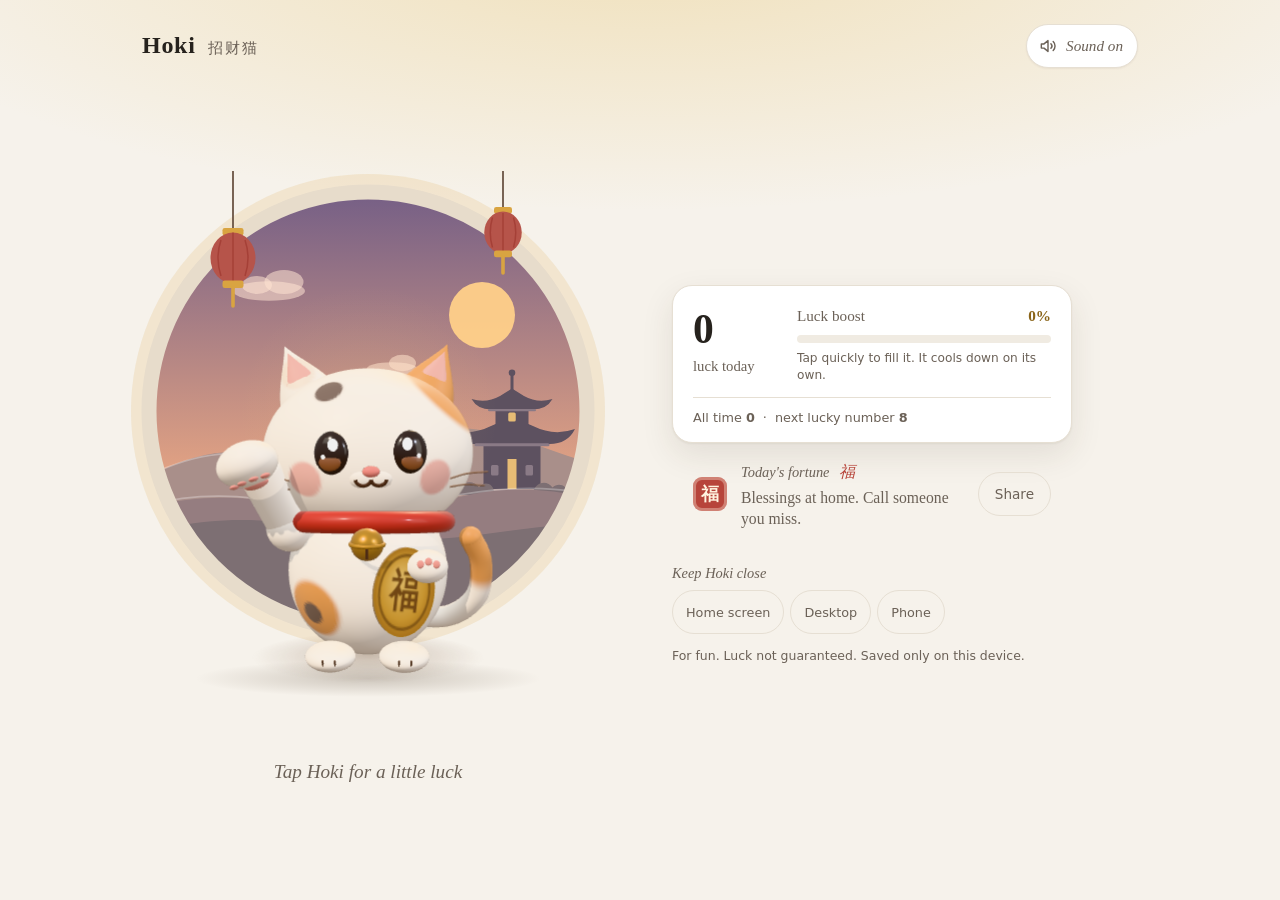
==== commit 8eb5b8a1: "v3.2.0: Hoki as a real app - Windows app with live 3D desktop cat, offline Android app - app/: Tauri" ====
--- a/index.html
+++ b/index.html
@@ -13,7 +13,7 @@
   <meta name="apple-mobile-web-app-capable" content="yes">
   <meta name="apple-mobile-web-app-status-bar-style" content="default">
   <meta name="apple-mobile-web-app-title" content="Hoki">
-  <link rel="stylesheet" href="css/style.css?v=3.1.2">
+  <link rel="stylesheet" href="css/style.css?v=3.2.0">
 </head>
 <body>
   <header class="top">
@@ -95,6 +95,7 @@
     <button id="cat" class="cat" type="button" aria-label="Tap the lucky cat for a luck boost" aria-describedby="hint"></button>
     <div class="fx" id="fx" aria-hidden="true"></div>
     <div id="toast" class="toast" role="status" aria-live="polite"></div>
+    <div class="widget-pill" aria-hidden="true"><span lang="zh">福</span> <b id="widget-count">0</b></div>
   </main>
 
   <p class="hint" id="hint">Tap Hoki for a little luck</p>
@@ -134,12 +135,12 @@
     </div>
     <div id="install-help" class="panel" hidden></div>
     <div id="desktop" class="panel" hidden>
-      <p><b>Windows:</b> paste this into PowerShell. Hoki sits on your desktop, waves all day, and remembers your luck.</p>
+      <p><b>Windows app:</b> paste this into PowerShell. It installs Hoki as a real app, and the same live 3D cat sits on your desktop, watching your mouse.</p>
       <div class="cmd"><code id="install-cmd">irm https://juw12.github.io/hoki/desktop/install.ps1 | iex</code><button id="copy" class="pill small" type="button">Copy</button></div>
-      <p class="fine">Drag to move. Right-click for size, sound, always on top and start with Windows.</p>
+      <p class="fine">Click the cat for luck, drag to move, right-click for size, sound and the full app. Or <a href="https://github.com/juw12/hoki/releases/latest/download/Hoki.exe">download Hoki.exe</a>.</p>
     </div>
     <div id="phone" class="panel" hidden>
-      <p><b>Android:</b> a real home-screen widget. The cat waves on your home screen and a tap adds luck.</p>
+      <p><b>Android app:</b> the full 3D Hoki, offline, plus a home-screen widget where the cat waves and a tap adds luck.</p>
       <p><a id="apk-link" class="pill small dl" href="https://github.com/juw12/hoki/releases/latest/download/hoki-widget.apk">Download hoki-widget.apk</a></p>
       <p class="fine">Open the file to install (allow your browser to install apps once). Then long-press the home screen, choose Widgets, and drag Hoki out.</p>
       <p><b>iPhone:</b> Apple only allows home-screen widgets from App Store apps. Use Share, then "Add to Home Screen" for a full-screen Hoki that works offline.</p>
@@ -149,6 +150,6 @@
   </div>
 
   <noscript>Hoki needs JavaScript to wave.</noscript>
-  <script src="js/app.js?v=3.1.2" defer></script>
+  <script src="js/app.js?v=3.2.0" defer></script>
 </body>
 </html>
--- a/css/style.css
+++ b/css/style.css
@@ -912,6 +912,72 @@
   width: min(96vw, 96vh);
 }
 
+/* Today's count under the desktop cat (widget modes only). */
+.widget-pill {
+  display: none;
+}
+
+body.widget .widget-pill {
+  position: absolute;
+  left: 50%;
+  bottom: 2%;
+  transform: translateX(-50%);
+  display: inline-flex;
+  align-items: center;
+  gap: 6px;
+  padding: 3px 12px;
+  border-radius: 999px;
+  background: #b6453a;
+  color: #fff8ee;
+  font: 600 0.82rem var(--serif);
+  box-shadow: 0 2px 6px rgba(60, 30, 20, 0.25);
+  pointer-events: none;
+}
+
+body.widget .widget-pill b {
+  font-variant-numeric: tabular-nums;
+}
+
+/* The native app has its own window, so the install-to-home-screen pill is not needed. */
+body.native #install {
+  display: none;
+}
+
+/* Right-click menu of the native desktop cat. */
+.widget-menu {
+  position: fixed;
+  z-index: 20;
+  display: flex;
+  flex-direction: column;
+  min-width: 136px;
+  padding: 4px;
+  border: 1px solid var(--line);
+  border-radius: 12px;
+  background: var(--surface);
+  box-shadow: var(--shadow);
+}
+
+.widget-menu[hidden] {
+  display: none;
+}
+
+.widget-menu button {
+  padding: 6px 10px;
+  border: 0;
+  border-radius: 8px;
+  background: transparent;
+  color: var(--text);
+  font: 400 0.85rem var(--sans, system-ui);
+  text-align: left;
+  cursor: pointer;
+}
+
+.widget-menu button:hover,
+.widget-menu button:focus-visible {
+  background: var(--surface-2);
+  outline: none;
+}
+
 @media (prefers-reduced-motion: reduce) {
   .lantern,
   .scene .gate-halo {
